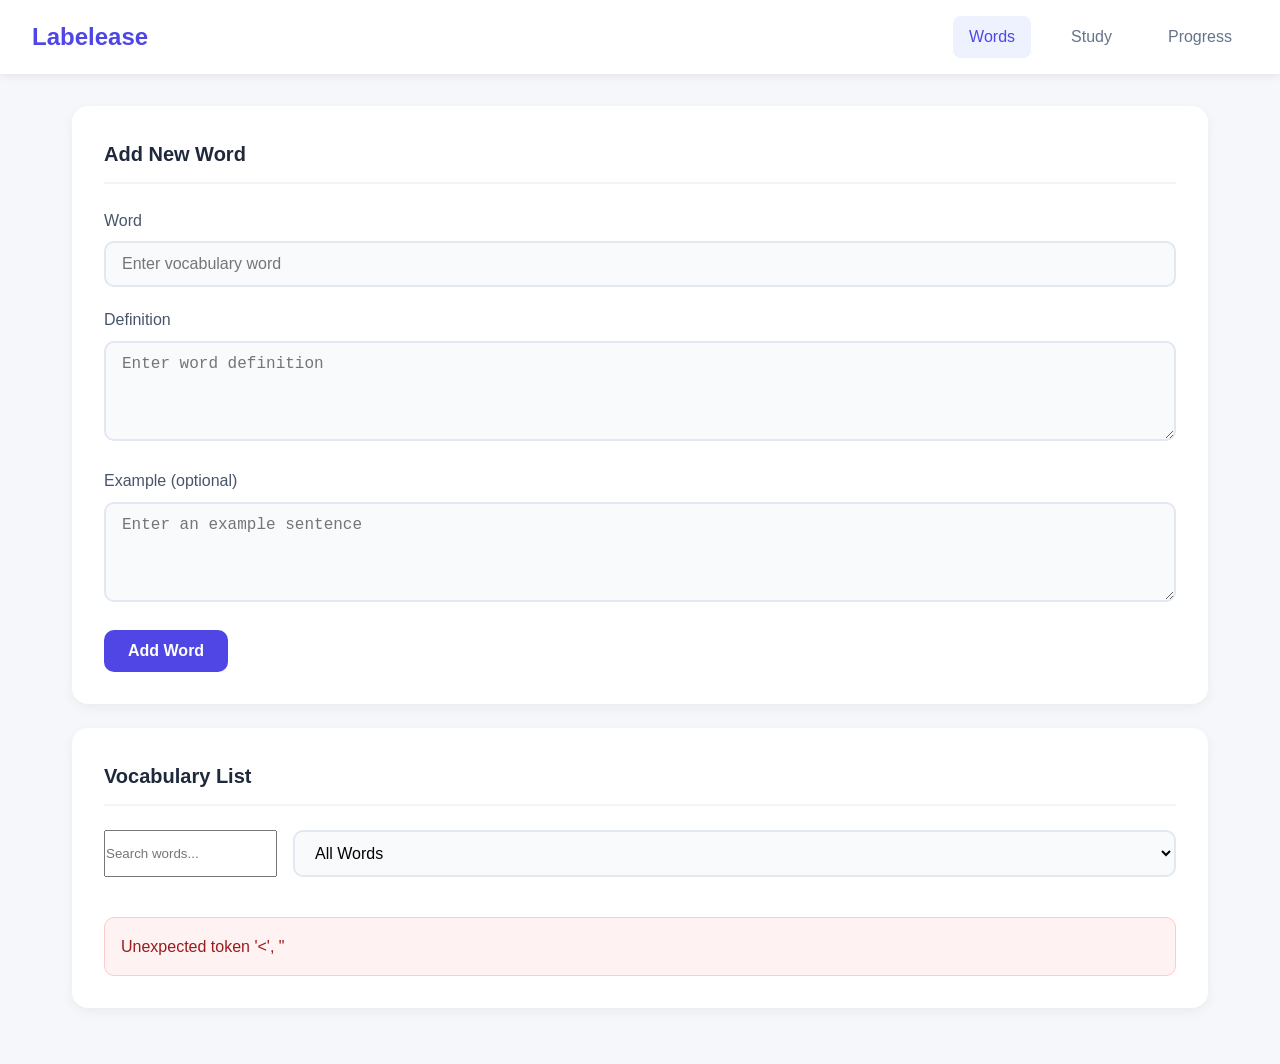
==== frontend/index.html @ e09bed9a "init: 原始项目初始化" ====
<!DOCTYPE html>
<html lang="en">
<head>
    <meta charset="UTF-8">
    <meta name="viewport" content="width=device-width, initial-scale=1.0">
    <title>Labelease - Vocabulary Memorization</title>
    <link rel="stylesheet" href="css/style.css">
</head>
<body>
    <nav class="navbar">
        <div class="nav-brand">Labelease</div>
        <div class="nav-links">
            <a href="index.html" class="nav-link active">Words</a>
            <a href="study.html" class="nav-link">Study</a>
            <a href="progress.html" class="nav-link">Progress</a>
        </div>
    </nav>

    <main class="container">
        <section class="card">
            <h2>Add New Word</h2>
            <form id="addWordForm" class="word-form">
                <div class="form-group">
                    <label for="word">Word</label>
                    <input type="text" id="word" placeholder="Enter vocabulary word" required>
                </div>
                <div class="form-group">
                    <label for="definition">Definition</label>
                    <textarea id="definition" placeholder="Enter word definition" required></textarea>
                </div>
                <div class="form-group">
                    <label for="example">Example (optional)</label>
                    <textarea id="example" placeholder="Enter an example sentence"></textarea>
                </div>
                <button type="submit" class="btn btn-primary">Add Word</button>
            </form>
            <div id="formMessage" class="message"></div>
        </section>

        <section class="card">
            <h2>Vocabulary List</h2>
            <div class="filter-bar">
                <input type="text" id="searchInput" placeholder="Search words..." class="search-input">
                <select id="filterSelect" class="filter-select">
                    <option value="all">All Words</option>
                    <option value="mastered">Mastered</option>
                    <option value="unmastered">Not Mastered</option>
                </select>
            </div>
            <div id="wordList" class="word-list">
                <div class="loading">Loading words...</div>
            </div>
        </section>
    </main>

    <script src="js/app.js"></script>
</body>
</html>
---- frontend/css/style.css ----
* {
    margin: 0;
    padding: 0;
    box-sizing: border-box;
}

body {
    font-family: -apple-system, BlinkMacSystemFont, 'Segoe UI', Roboto, Oxygen, Ubuntu, sans-serif;
    background-color: #f5f7fa;
    color: #333;
    line-height: 1.6;
    min-height: 100vh;
}

.navbar {
    background: white;
    padding: 1rem 2rem;
    box-shadow: 0 2px 8px rgba(0, 0, 0, 0.08);
    display: flex;
    justify-content: space-between;
    align-items: center;
    position: sticky;
    top: 0;
    z-index: 100;
}

.nav-brand {
    font-size: 1.5rem;
    font-weight: 700;
    color: #4f46e5;
}

.nav-links {
    display: flex;
    gap: 1.5rem;
}

.nav-link {
    text-decoration: none;
    color: #64748b;
    font-weight: 500;
    padding: 0.5rem 1rem;
    border-radius: 8px;
    transition: all 0.2s ease;
}

.nav-link:hover {
    color: #4f46e5;
    background: #eef2ff;
}

.nav-link.active {
    color: #4f46e5;
    background: #eef2ff;
}

.container {
    max-width: 1200px;
    margin: 0 auto;
    padding: 2rem;
}

.card {
    background: white;
    border-radius: 16px;
    padding: 2rem;
    margin-bottom: 1.5rem;
    box-shadow: 0 4px 12px rgba(0, 0, 0, 0.05);
}

.card h2 {
    font-size: 1.25rem;
    color: #1e293b;
    margin-bottom: 1.5rem;
    padding-bottom: 0.75rem;
    border-bottom: 2px solid #f1f5f9;
}

.form-group {
    margin-bottom: 1.25rem;
}

.form-group label {
    display: block;
    font-weight: 500;
    color: #475569;
    margin-bottom: 0.5rem;
}

.form-group input,
.form-group textarea,
.filter-select {
    width: 100%;
    padding: 0.75rem 1rem;
    border: 2px solid #e2e8f0;
    border-radius: 10px;
    font-size: 1rem;
    transition: all 0.2s ease;
    background: #f8fafc;
}

.form-group input:focus,
.form-group textarea:focus,
.filter-select:focus {
    outline: none;
    border-color: #4f46e5;
    background: white;
    box-shadow: 0 0 0 4px rgba(79, 70, 229, 0.1);
}

.form-group textarea {
    min-height: 100px;
    resize: vertical;
}

.btn {
    display: inline-flex;
    align-items: center;
    justify-content: center;
    padding: 0.75rem 1.5rem;
    border: none;
    border-radius: 10px;
    font-size: 1rem;
    font-weight: 600;
    cursor: pointer;
    transition: all 0.2s ease;
    gap: 0.5rem;
}

.btn:hover {
    transform: translateY(-2px);
}

.btn:active {
    transform: translateY(0);
}

.btn-primary {
    background: #4f46e5;
    color: white;
}

.btn-primary:hover {
    background: #4338ca;
    box-shadow: 0 4px 12px rgba(79, 70, 229, 0.3);
}

.btn-secondary {
    background: #e2e8f0;
    color: #475569;
}

.btn-secondary:hover {
    background: #cbd5e1;
}

.btn-success {
    background: #10b981;
    color: white;
}

.btn-success:hover {
    background: #059669;
    box-shadow: 0 4px 12px rgba(16, 185, 129, 0.3);
}

.btn-danger {
    background: #ef4444;
    color: white;
}

.btn-danger:hover {
    background: #dc2626;
    box-shadow: 0 4px 12px rgba(239, 68, 68, 0.3);
}

.btn-sm {
    padding: 0.5rem 1rem;
    font-size: 0.875rem;
}

.message {
    margin-top: 1rem;
    padding: 1rem;
    border-radius: 10px;
    display: none;
}

.message.show {
    display: block;
    animation: slideIn 0.3s ease;
}

.message.success {
    background: #ecfdf5;
    color: #065f46;
    border: 1px solid #a7f3d0;
}

.message.error {
    background: #fef2f2;
    color: #991b1b;
    border: 1px solid #fecaca;
}

@keyframes slideIn {
    from {
        opacity: 0;
        transform: translateY(-10px);
    }
    to {
        opacity: 1;
        transform: translateY(0);
    }
}

.filter-bar {
    display: flex;
    gap: 1rem;
    margin-bottom: 1.5rem;
}

.search-input {
    flex: 1;
}

.word-list {
    display: flex;
    flex-direction: column;
    gap: 1rem;
}

.word-item {
    display: flex;
    justify-content: space-between;
    align-items: flex-start;
    padding: 1.25rem;
    background: #f8fafc;
    border-radius: 12px;
    border: 1px solid #e2e8f0;
    transition: all 0.2s ease;
}

.word-item:hover {
    border-color: #cbd5e1;
    box-shadow: 0 2px 8px rgba(0, 0, 0, 0.04);
}

.word-item.mastered {
    background: #ecfdf5;
    border-color: #a7f3d0;
}

.word-content {
    flex: 1;
}

.word-text {
    font-size: 1.125rem;
    font-weight: 600;
    color: #1e293b;
    margin-bottom: 0.5rem;
}

.word-definition {
    color: #64748b;
    margin-bottom: 0.5rem;
}

.word-example {
    color: #94a3b8;
    font-style: italic;
    font-size: 0.875rem;
}

.word-actions {
    display: flex;
    gap: 0.5rem;
    align-items: center;
}

.mastery-badge {
    padding: 0.25rem 0.75rem;
    border-radius: 20px;
    font-size: 0.75rem;
    font-weight: 600;
}

.mastery-badge.unmastered {
    background: #fef3c7;
    color: #92400e;
}

.mastery-badge.mastered {
    background: #d1fae5;
    color: #065f46;
}

.loading {
    text-align: center;
    padding: 3rem;
    color: #94a3b8;
}

.hidden {
    display: none !important;
}

/* Study Page Styles */
.study-card {
    text-align: center;
}

.study-setup {
    max-width: 400px;
    margin: 0 auto 2rem;
}

.study-area {
    max-width: 600px;
    margin: 0 auto;
}

.flashcard-container {
    perspective: 1000px;
    margin-bottom: 2rem;
}

.flashcard {
    background: linear-gradient(145deg, #ffffff, #f8fafc);
    border-radius: 20px;
    padding: 3rem 2rem;
    min-height: 300px;
    display: flex;
    flex-direction: column;
    align-items: center;
    justify-content: center;
    box-shadow: 0 10px 40px rgba(0, 0, 0, 0.08);
    border: 1px solid #e2e8f0;
    transition: transform 0.3s ease;
}

.flashcard:hover {
    transform: translateY(-4px);
}

.card-label {
    display: inline-block;
    padding: 0.25rem 0.75rem;
    background: #eef2ff;
    color: #4f46e5;
    border-radius: 20px;
    font-size: 0.75rem;
    font-weight: 600;
    text-transform: uppercase;
    letter-spacing: 0.5px;
    margin-bottom: 1rem;
}

.flashcard h3 {
    font-size: 2.5rem;
    color: #1e293b;
    margin-bottom: 1.5rem;
}

.flashcard-back {
    display: none;
}

.flashcard-back.show {
    display: block;
    animation: fadeIn 0.3s ease;
}

.flashcard-back p {
    font-size: 1.25rem;
    color: #475569;
    margin-bottom: 0.75rem;
}

.example-text {
    color: #94a3b8 !important;
    font-style: italic;
}

@keyframes fadeIn {
    from { opacity: 0; }
    to { opacity: 1; }
}

.flashcard-front.hidden {
    display: none;
}

.study-controls {
    display: flex;
    justify-content: space-between;
    align-items: center;
    padding: 1rem 0;
}

.study-progress {
    font-weight: 600;
    color: #64748b;
}

.study-buttons {
    display: flex;
    gap: 1rem;
}

.study-complete {
    padding: 3rem;
}

.score-display {
    font-size: 1.25rem;
    color: #475569;
    margin: 1.5rem 0;
}

/* Progress Page Styles */
.stats-grid {
    display: grid;
    grid-template-columns: repeat(3, 1fr);
    gap: 1.5rem;
    margin-bottom: 2rem;
}

.stat-card {
    background: linear-gradient(145deg, #f8fafc, #f1f5f9);
    padding: 1.5rem;
    border-radius: 16px;
    text-align: center;
    border: 1px solid #e2e8f0;
}

.stat-number {
    font-size: 2.5rem;
    font-weight: 700;
    color: #4f46e5;
    margin-bottom: 0.5rem;
}

.stat-label {
    color: #64748b;
    font-weight: 500;
}

.progress-section {
    background: #f8fafc;
    padding: 1.5rem;
    border-radius: 12px;
}

.progress-header {
    display: flex;
    justify-content: space-between;
    margin-bottom: 0.75rem;
    font-weight: 500;
    color: #475569;
}

.progress-bar {
    height: 12px;
    background: #e2e8f0;
    border-radius: 6px;
    overflow: hidden;
}

.progress-fill {
    height: 100%;
    background: linear-gradient(90deg, #4f46e5, #7c3aed);
    border-radius: 6px;
    transition: width 0.5s ease;
}

.achievements-list {
    display: grid;
    grid-template-columns: repeat(auto-fit, minmax(250px, 1fr));
    gap: 1rem;
}

.achievement {
    display: flex;
    align-items: center;
    gap: 1rem;
    padding: 1rem;
    background: #f8fafc;
    border-radius: 12px;
    border: 1px solid #e2e8f0;
}

.achievement-icon {
    font-size: 2rem;
}

.achievement-info {
    flex: 1;
}

.achievement-title {
    font-weight: 600;
    color: #1e293b;
}

.achievement-desc {
    font-size: 0.875rem;
    color: #94a3b8;
}

.achievement-status {
    padding: 0.25rem 0.75rem;
    border-radius: 20px;
    font-size: 0.75rem;
    font-weight: 600;
}

.achievement-status.unlocked {
    background: #d1fae5;
    color: #065f46;
}

.achievement-status.locked {
    background: #f1f5f9;
    color: #94a3b8;
}

@media (max-width: 768px) {
    .container {
        padding: 1rem;
    }

    .card {
        padding: 1.5rem;
    }

    .stats-grid {
        grid-template-columns: 1fr;
    }

    .study-controls {
        flex-direction: column;
        gap: 1rem;
    }

    .nav-links {
        gap: 0.5rem;
    }

    .nav-link {
        padding: 0.5rem;
        font-size: 0.875rem;
    }
}
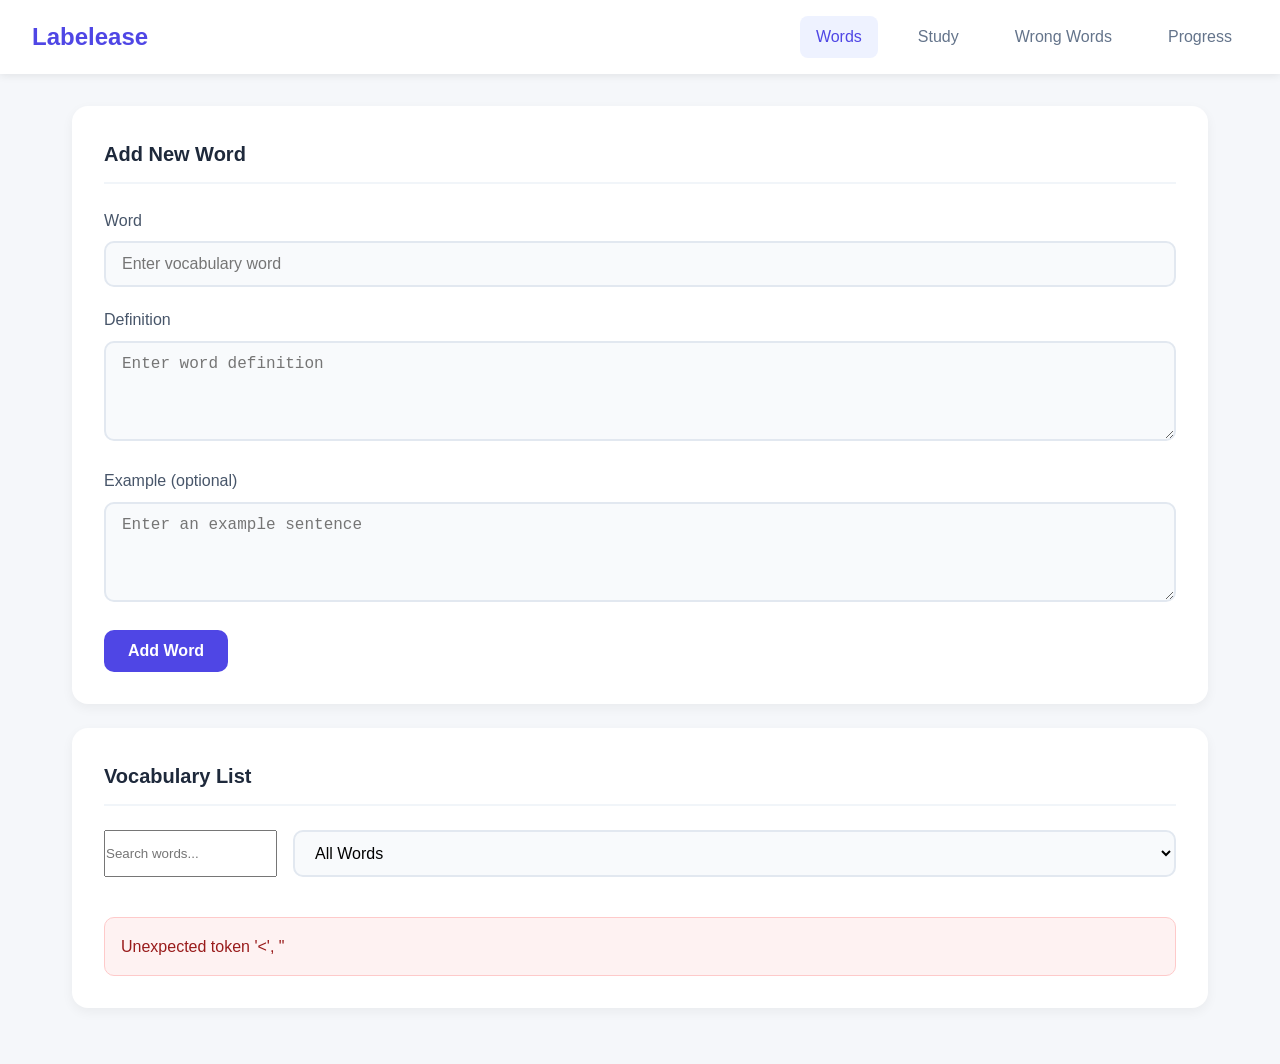
==== commit c14bfc0e: "feat: Charmander 模型实现" ====
--- a/frontend/index.html
+++ b/frontend/index.html
@@ -12,6 +12,7 @@
         <div class="nav-links">
             <a href="index.html" class="nav-link active">Words</a>
             <a href="study.html" class="nav-link">Study</a>
+            <a href="wrong.html" class="nav-link">Wrong Words</a>
             <a href="progress.html" class="nav-link">Progress</a>
         </div>
     </nav>
--- a/frontend/css/style.css
+++ b/frontend/css/style.css
@@ -553,3 +553,124 @@
         font-size: 0.875rem;
     }
 }
+
+.wrong-word-item {
+    border-left: 4px solid #ef4444;
+}
+
+.wrong-meta {
+    display: flex;
+    gap: 1rem;
+    margin-top: 0.5rem;
+    font-size: 0.8rem;
+    color: #94a3b8;
+}
+
+.wrong-count {
+    background: #fef2f2;
+    color: #dc2626;
+    padding: 0.125rem 0.5rem;
+    border-radius: 12px;
+    font-weight: 600;
+}
+
+.wrong-count-badge {
+    display: none;
+    background: #fef2f2;
+    color: #dc2626;
+    padding: 0.25rem 0.75rem;
+    border-radius: 20px;
+    font-size: 0.8rem;
+    font-weight: 600;
+    margin-bottom: 1rem;
+}
+
+.trend-chart {
+    padding: 1rem 0;
+}
+
+.trend-bars {
+    display: flex;
+    align-items: flex-end;
+    justify-content: space-around;
+    height: 200px;
+    gap: 0.5rem;
+    padding: 0 1rem;
+    border-bottom: 2px solid #e2e8f0;
+    margin-bottom: 1rem;
+}
+
+.trend-bar-container {
+    flex: 1;
+    display: flex;
+    flex-direction: column;
+    align-items: center;
+    gap: 0.5rem;
+    min-width: 0;
+}
+
+.trend-bar {
+    width: 100%;
+    max-width: 40px;
+    height: 150px;
+    background: #f1f5f9;
+    border-radius: 6px 6px 0 0;
+    display: flex;
+    flex-direction: column-reverse;
+    overflow: hidden;
+}
+
+.trend-bar-correct {
+    background: linear-gradient(180deg, #10b981, #059669);
+    transition: height 0.5s ease;
+    min-height: 0;
+}
+
+.trend-bar-wrong {
+    background: linear-gradient(180deg, #f87171, #ef4444);
+    transition: height 0.5s ease;
+    min-height: 0;
+}
+
+.trend-bar-label {
+    font-size: 0.75rem;
+    color: #64748b;
+    font-weight: 500;
+}
+
+.trend-bar-value {
+    font-size: 0.75rem;
+    color: #4f46e5;
+    font-weight: 700;
+}
+
+.trend-legend {
+    display: flex;
+    justify-content: center;
+    gap: 1.5rem;
+    font-size: 0.875rem;
+    color: #64748b;
+}
+
+.legend-correct, .legend-wrong {
+    display: inline-block;
+    width: 16px;
+    height: 16px;
+    border-radius: 4px;
+    margin-right: 0.5rem;
+    vertical-align: middle;
+}
+
+.legend-correct {
+    background: linear-gradient(180deg, #10b981, #059669);
+}
+
+.legend-wrong {
+    background: linear-gradient(180deg, #f87171, #ef4444);
+}
+
+button:disabled {
+    opacity: 0.6;
+    cursor: not-allowed;
+    transform: none !important;
+}
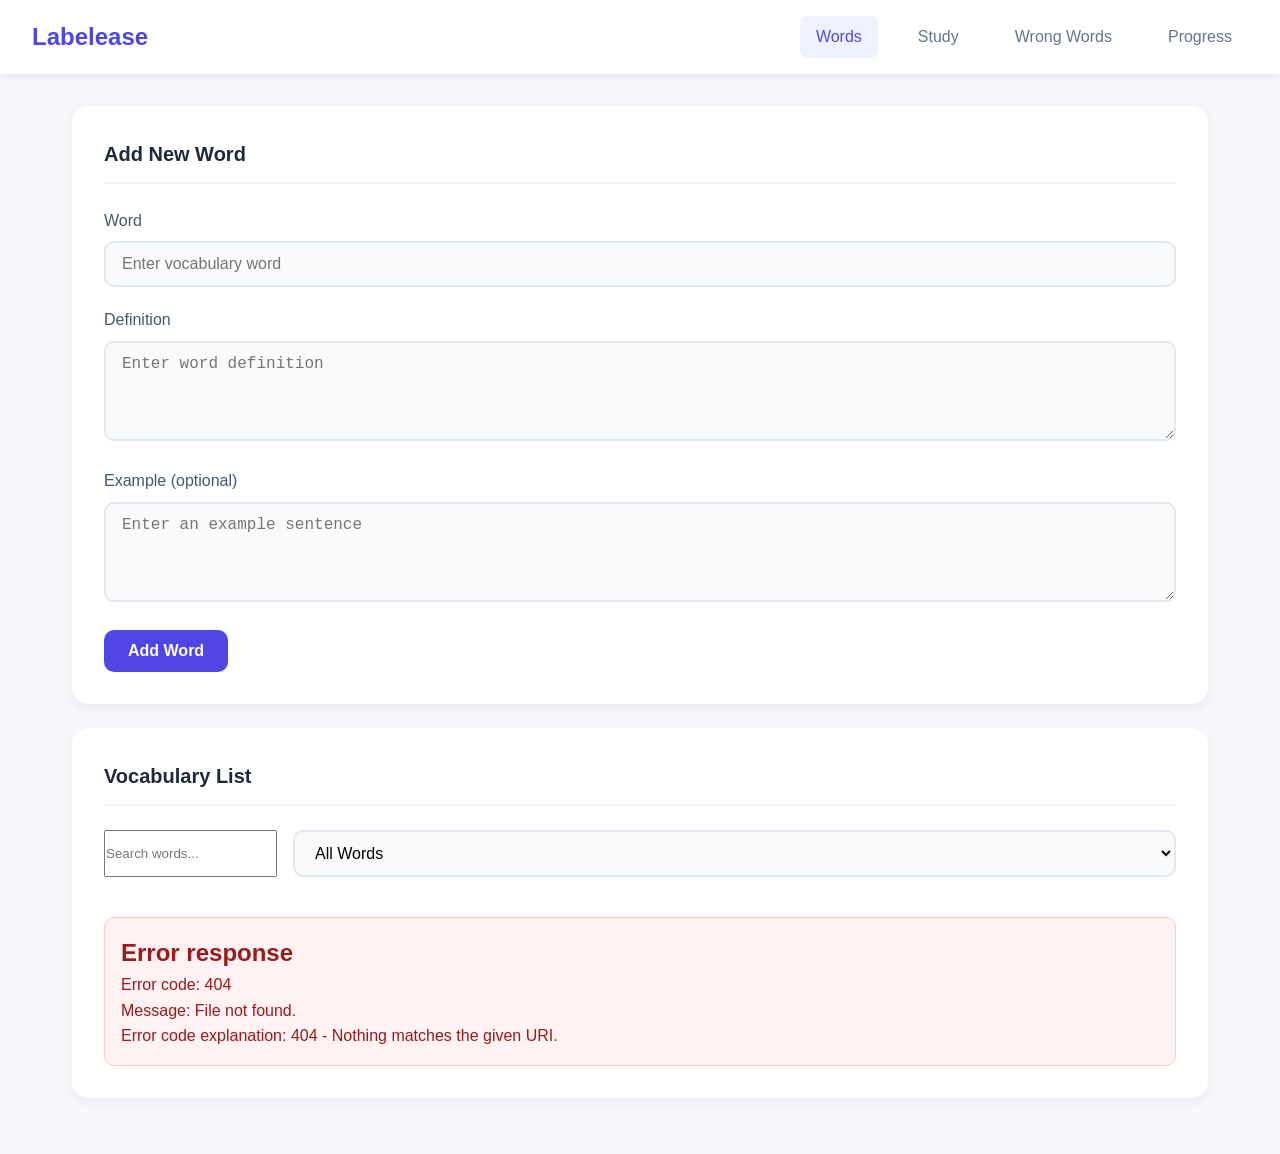
==== commit 23d0326a: "feat: Squirtle 模型实现" ====
--- a/frontend/index.html
+++ b/frontend/index.html
@@ -12,7 +12,7 @@
         <div class="nav-links">
             <a href="index.html" class="nav-link active">Words</a>
             <a href="study.html" class="nav-link">Study</a>
-            <a href="wrong.html" class="nav-link">Wrong Words</a>
+            <a href="wrong-words.html" class="nav-link">Wrong Words</a>
             <a href="progress.html" class="nav-link">Progress</a>
         </div>
     </nav>
@@ -23,7 +23,7 @@
             <form id="addWordForm" class="word-form">
                 <div class="form-group">
                     <label for="word">Word</label>
-                    <input type="text" id="word" placeholder="Enter vocabulary word" required>
+                    <input type="text" id="word" placeholder="Enter vocabulary word" maxlength="255" required>
                 </div>
                 <div class="form-group">
                     <label for="definition">Definition</label>
--- a/frontend/css/style.css
+++ b/frontend/css/style.css
@@ -526,6 +526,142 @@
     color: #94a3b8;
 }
 
+.btn:disabled {
+    opacity: 0.6;
+    cursor: not-allowed;
+    transform: none;
+}
+
+.section-desc {
+    color: #64748b;
+    margin-bottom: 1.25rem;
+    font-size: 0.95rem;
+}
+
+.wrong-words-actions {
+    margin-bottom: 1.25rem;
+}
+
+.wrong-word-meta {
+    display: flex;
+    flex-wrap: wrap;
+    gap: 0.5rem;
+    margin-top: 0.5rem;
+}
+
+.meta-tag {
+    display: inline-block;
+    padding: 0.2rem 0.6rem;
+    background: #eef2ff;
+    color: #4f46e5;
+    border-radius: 6px;
+    font-size: 0.75rem;
+    font-weight: 500;
+}
+
+.stats-grid-4 {
+    grid-template-columns: repeat(4, 1fr);
+}
+
+.trend-chart {
+    min-height: 200px;
+}
+
+.trend-bars {
+    display: flex;
+    align-items: flex-end;
+    justify-content: space-around;
+    gap: 0.5rem;
+    height: 220px;
+    padding: 1rem 0;
+    border-bottom: 2px solid #e2e8f0;
+}
+
+.trend-col {
+    display: flex;
+    flex-direction: column;
+    align-items: center;
+    flex: 1;
+    height: 100%;
+    max-width: 80px;
+}
+
+.trend-count {
+    font-size: 0.8rem;
+    font-weight: 600;
+    color: #475569;
+    margin-bottom: 0.25rem;
+    min-height: 1.2rem;
+}
+
+.trend-bar-wrap {
+    flex: 1;
+    width: 100%;
+    display: flex;
+    align-items: flex-end;
+    justify-content: center;
+}
+
+.trend-bar {
+    width: 60%;
+    min-width: 24px;
+    max-width: 40px;
+    border-radius: 6px 6px 0 0;
+    background: #e2e8f0;
+    display: flex;
+    flex-direction: column-reverse;
+    overflow: hidden;
+    transition: height 0.4s ease;
+}
+
+.trend-bar-correct {
+    background: linear-gradient(180deg, #10b981, #059669);
+    width: 100%;
+    min-height: 0;
+}
+
+.trend-bar-incorrect {
+    background: linear-gradient(180deg, #f87171, #ef4444);
+    width: 100%;
+    min-height: 0;
+}
+
+.trend-label {
+    margin-top: 0.5rem;
+    font-size: 0.75rem;
+    color: #94a3b8;
+    font-weight: 500;
+}
+
+.trend-legend {
+    display: flex;
+    justify-content: center;
+    gap: 1.5rem;
+    margin-top: 1rem;
+}
+
+.legend-item {
+    display: flex;
+    align-items: center;
+    gap: 0.4rem;
+    font-size: 0.8rem;
+    color: #64748b;
+}
+
+.legend-dot {
+    width: 12px;
+    height: 12px;
+    border-radius: 3px;
+}
+
+.legend-correct {
+    background: #10b981;
+}
+
+.legend-incorrect {
+    background: #ef4444;
+}
+
 @media (max-width: 768px) {
     .container {
         padding: 1rem;
@@ -539,6 +675,10 @@
         grid-template-columns: 1fr;
     }
 
+    .stats-grid-4 {
+        grid-template-columns: repeat(2, 1fr);
+    }
+
     .study-controls {
         flex-direction: column;
         gap: 1rem;
@@ -553,124 +693,3 @@
         font-size: 0.875rem;
     }
 }
-
-.wrong-word-item {
-    border-left: 4px solid #ef4444;
-}
-
-.wrong-meta {
-    display: flex;
-    gap: 1rem;
-    margin-top: 0.5rem;
-    font-size: 0.8rem;
-    color: #94a3b8;
-}
-
-.wrong-count {
-    background: #fef2f2;
-    color: #dc2626;
-    padding: 0.125rem 0.5rem;
-    border-radius: 12px;
-    font-weight: 600;
-}
-
-.wrong-count-badge {
-    display: none;
-    background: #fef2f2;
-    color: #dc2626;
-    padding: 0.25rem 0.75rem;
-    border-radius: 20px;
-    font-size: 0.8rem;
-    font-weight: 600;
-    margin-bottom: 1rem;
-}
-
-.trend-chart {
-    padding: 1rem 0;
-}
-
-.trend-bars {
-    display: flex;
-    align-items: flex-end;
-    justify-content: space-around;
-    height: 200px;
-    gap: 0.5rem;
-    padding: 0 1rem;
-    border-bottom: 2px solid #e2e8f0;
-    margin-bottom: 1rem;
-}
-
-.trend-bar-container {
-    flex: 1;
-    display: flex;
-    flex-direction: column;
-    align-items: center;
-    gap: 0.5rem;
-    min-width: 0;
-}
-
-.trend-bar {
-    width: 100%;
-    max-width: 40px;
-    height: 150px;
-    background: #f1f5f9;
-    border-radius: 6px 6px 0 0;
-    display: flex;
-    flex-direction: column-reverse;
-    overflow: hidden;
-}
-
-.trend-bar-correct {
-    background: linear-gradient(180deg, #10b981, #059669);
-    transition: height 0.5s ease;
-    min-height: 0;
-}
-
-.trend-bar-wrong {
-    background: linear-gradient(180deg, #f87171, #ef4444);
-    transition: height 0.5s ease;
-    min-height: 0;
-}
-
-.trend-bar-label {
-    font-size: 0.75rem;
-    color: #64748b;
-    font-weight: 500;
-}
-
-.trend-bar-value {
-    font-size: 0.75rem;
-    color: #4f46e5;
-    font-weight: 700;
-}
-
-.trend-legend {
-    display: flex;
-    justify-content: center;
-    gap: 1.5rem;
-    font-size: 0.875rem;
-    color: #64748b;
-}
-
-.legend-correct, .legend-wrong {
-    display: inline-block;
-    width: 16px;
-    height: 16px;
-    border-radius: 4px;
-    margin-right: 0.5rem;
-    vertical-align: middle;
-}
-
-.legend-correct {
-    background: linear-gradient(180deg, #10b981, #059669);
-}
-
-.legend-wrong {
-    background: linear-gradient(180deg, #f87171, #ef4444);
-}
-
-button:disabled {
-    opacity: 0.6;
-    cursor: not-allowed;
-    transform: none !important;
-}
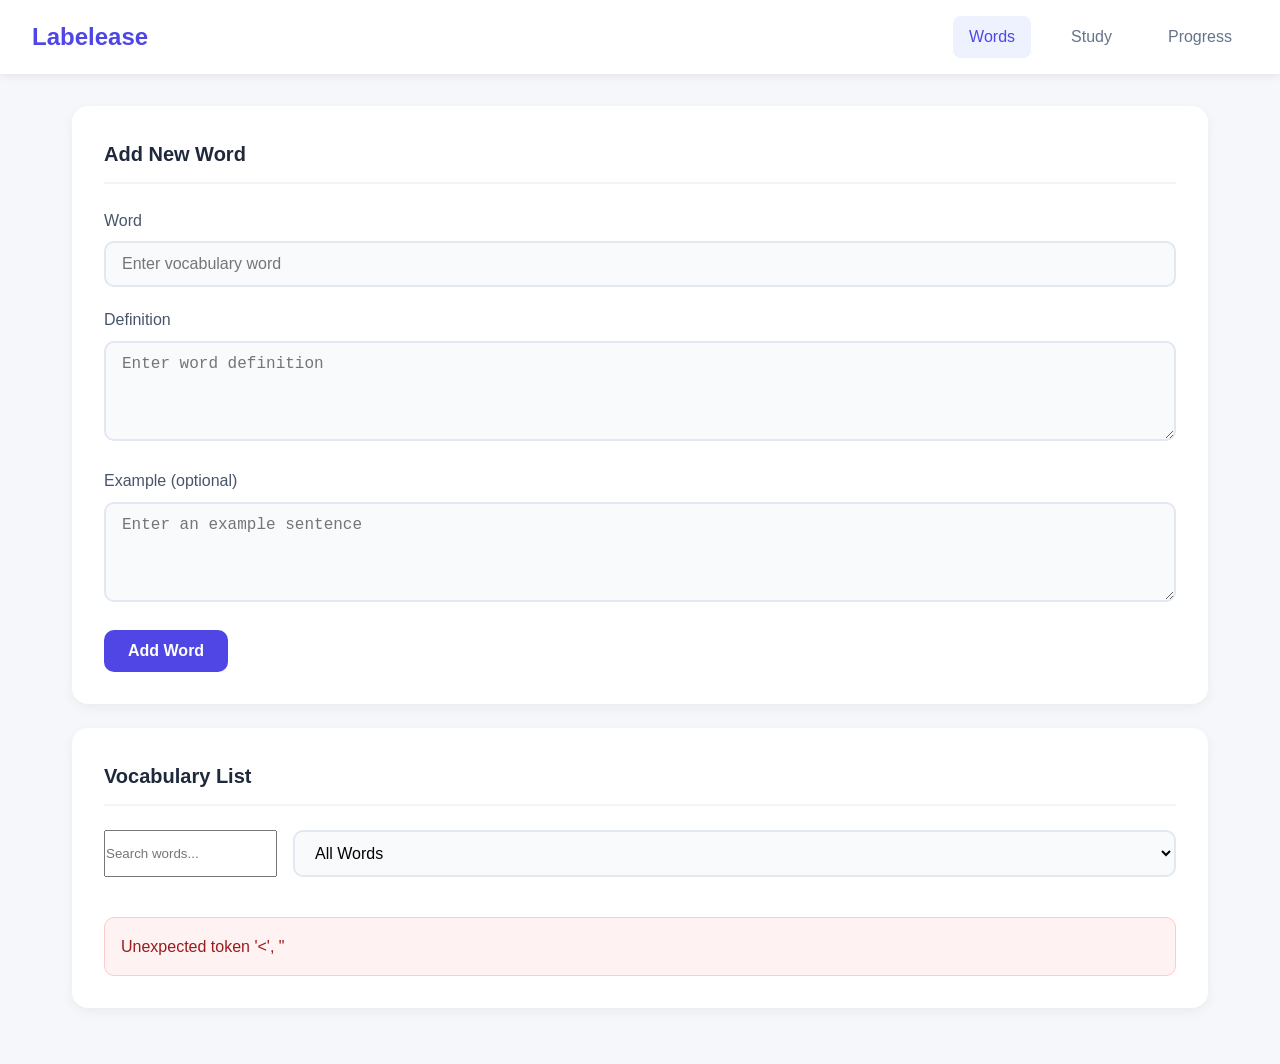
==== commit b275321e: "init: 原始项目初始化" ====
--- a/frontend/index.html
+++ b/frontend/index.html
@@ -12,7 +12,6 @@
         <div class="nav-links">
             <a href="index.html" class="nav-link active">Words</a>
             <a href="study.html" class="nav-link">Study</a>
-            <a href="wrong-words.html" class="nav-link">Wrong Words</a>
             <a href="progress.html" class="nav-link">Progress</a>
         </div>
     </nav>
@@ -23,7 +22,7 @@
             <form id="addWordForm" class="word-form">
                 <div class="form-group">
                     <label for="word">Word</label>
-                    <input type="text" id="word" placeholder="Enter vocabulary word" maxlength="255" required>
+                    <input type="text" id="word" placeholder="Enter vocabulary word" required>
                 </div>
                 <div class="form-group">
                     <label for="definition">Definition</label>
--- a/frontend/css/style.css
+++ b/frontend/css/style.css
@@ -526,142 +526,6 @@
     color: #94a3b8;
 }
 
-.btn:disabled {
-    opacity: 0.6;
-    cursor: not-allowed;
-    transform: none;
-}
-
-.section-desc {
-    color: #64748b;
-    margin-bottom: 1.25rem;
-    font-size: 0.95rem;
-}
-
-.wrong-words-actions {
-    margin-bottom: 1.25rem;
-}
-
-.wrong-word-meta {
-    display: flex;
-    flex-wrap: wrap;
-    gap: 0.5rem;
-    margin-top: 0.5rem;
-}
-
-.meta-tag {
-    display: inline-block;
-    padding: 0.2rem 0.6rem;
-    background: #eef2ff;
-    color: #4f46e5;
-    border-radius: 6px;
-    font-size: 0.75rem;
-    font-weight: 500;
-}
-
-.stats-grid-4 {
-    grid-template-columns: repeat(4, 1fr);
-}
-
-.trend-chart {
-    min-height: 200px;
-}
-
-.trend-bars {
-    display: flex;
-    align-items: flex-end;
-    justify-content: space-around;
-    gap: 0.5rem;
-    height: 220px;
-    padding: 1rem 0;
-    border-bottom: 2px solid #e2e8f0;
-}
-
-.trend-col {
-    display: flex;
-    flex-direction: column;
-    align-items: center;
-    flex: 1;
-    height: 100%;
-    max-width: 80px;
-}
-
-.trend-count {
-    font-size: 0.8rem;
-    font-weight: 600;
-    color: #475569;
-    margin-bottom: 0.25rem;
-    min-height: 1.2rem;
-}
-
-.trend-bar-wrap {
-    flex: 1;
-    width: 100%;
-    display: flex;
-    align-items: flex-end;
-    justify-content: center;
-}
-
-.trend-bar {
-    width: 60%;
-    min-width: 24px;
-    max-width: 40px;
-    border-radius: 6px 6px 0 0;
-    background: #e2e8f0;
-    display: flex;
-    flex-direction: column-reverse;
-    overflow: hidden;
-    transition: height 0.4s ease;
-}
-
-.trend-bar-correct {
-    background: linear-gradient(180deg, #10b981, #059669);
-    width: 100%;
-    min-height: 0;
-}
-
-.trend-bar-incorrect {
-    background: linear-gradient(180deg, #f87171, #ef4444);
-    width: 100%;
-    min-height: 0;
-}
-
-.trend-label {
-    margin-top: 0.5rem;
-    font-size: 0.75rem;
-    color: #94a3b8;
-    font-weight: 500;
-}
-
-.trend-legend {
-    display: flex;
-    justify-content: center;
-    gap: 1.5rem;
-    margin-top: 1rem;
-}
-
-.legend-item {
-    display: flex;
-    align-items: center;
-    gap: 0.4rem;
-    font-size: 0.8rem;
-    color: #64748b;
-}
-
-.legend-dot {
-    width: 12px;
-    height: 12px;
-    border-radius: 3px;
-}
-
-.legend-correct {
-    background: #10b981;
-}
-
-.legend-incorrect {
-    background: #ef4444;
-}
-
 @media (max-width: 768px) {
     .container {
         padding: 1rem;
@@ -675,10 +539,6 @@
         grid-template-columns: 1fr;
     }
 
-    .stats-grid-4 {
-        grid-template-columns: repeat(2, 1fr);
-    }
-
     .study-controls {
         flex-direction: column;
         gap: 1rem;
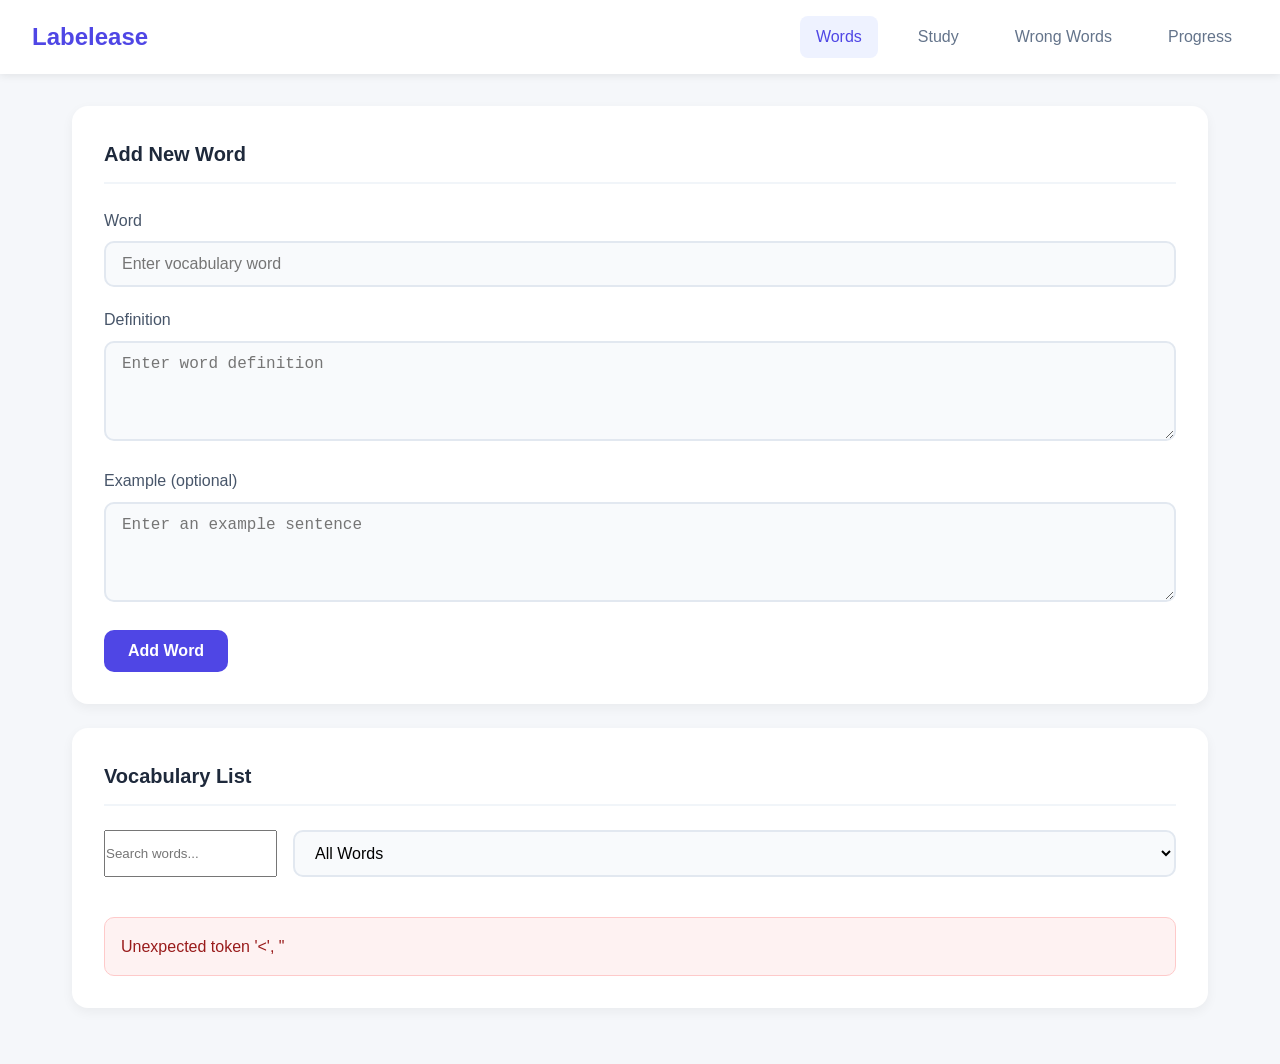
==== commit 46152eab: "feat: Charmander 模型实现" ====
--- a/frontend/index.html
+++ b/frontend/index.html
@@ -12,6 +12,7 @@
         <div class="nav-links">
             <a href="index.html" class="nav-link active">Words</a>
             <a href="study.html" class="nav-link">Study</a>
+            <a href="wrong.html" class="nav-link">Wrong Words</a>
             <a href="progress.html" class="nav-link">Progress</a>
         </div>
     </nav>
--- a/frontend/css/style.css
+++ b/frontend/css/style.css
@@ -553,3 +553,124 @@
         font-size: 0.875rem;
     }
 }
+
+.wrong-word-item {
+    border-left: 4px solid #ef4444;
+}
+
+.wrong-meta {
+    display: flex;
+    gap: 1rem;
+    margin-top: 0.5rem;
+    font-size: 0.8rem;
+    color: #94a3b8;
+}
+
+.wrong-count {
+    background: #fef2f2;
+    color: #dc2626;
+    padding: 0.125rem 0.5rem;
+    border-radius: 12px;
+    font-weight: 600;
+}
+
+.wrong-count-badge {
+    display: none;
+    background: #fef2f2;
+    color: #dc2626;
+    padding: 0.25rem 0.75rem;
+    border-radius: 20px;
+    font-size: 0.8rem;
+    font-weight: 600;
+    margin-bottom: 1rem;
+}
+
+.trend-chart {
+    padding: 1rem 0;
+}
+
+.trend-bars {
+    display: flex;
+    align-items: flex-end;
+    justify-content: space-around;
+    height: 200px;
+    gap: 0.5rem;
+    padding: 0 1rem;
+    border-bottom: 2px solid #e2e8f0;
+    margin-bottom: 1rem;
+}
+
+.trend-bar-container {
+    flex: 1;
+    display: flex;
+    flex-direction: column;
+    align-items: center;
+    gap: 0.5rem;
+    min-width: 0;
+}
+
+.trend-bar {
+    width: 100%;
+    max-width: 40px;
+    height: 150px;
+    background: #f1f5f9;
+    border-radius: 6px 6px 0 0;
+    display: flex;
+    flex-direction: column-reverse;
+    overflow: hidden;
+}
+
+.trend-bar-correct {
+    background: linear-gradient(180deg, #10b981, #059669);
+    transition: height 0.5s ease;
+    min-height: 0;
+}
+
+.trend-bar-wrong {
+    background: linear-gradient(180deg, #f87171, #ef4444);
+    transition: height 0.5s ease;
+    min-height: 0;
+}
+
+.trend-bar-label {
+    font-size: 0.75rem;
+    color: #64748b;
+    font-weight: 500;
+}
+
+.trend-bar-value {
+    font-size: 0.75rem;
+    color: #4f46e5;
+    font-weight: 700;
+}
+
+.trend-legend {
+    display: flex;
+    justify-content: center;
+    gap: 1.5rem;
+    font-size: 0.875rem;
+    color: #64748b;
+}
+
+.legend-correct, .legend-wrong {
+    display: inline-block;
+    width: 16px;
+    height: 16px;
+    border-radius: 4px;
+    margin-right: 0.5rem;
+    vertical-align: middle;
+}
+
+.legend-correct {
+    background: linear-gradient(180deg, #10b981, #059669);
+}
+
+.legend-wrong {
+    background: linear-gradient(180deg, #f87171, #ef4444);
+}
+
+button:disabled {
+    opacity: 0.6;
+    cursor: not-allowed;
+    transform: none !important;
+}
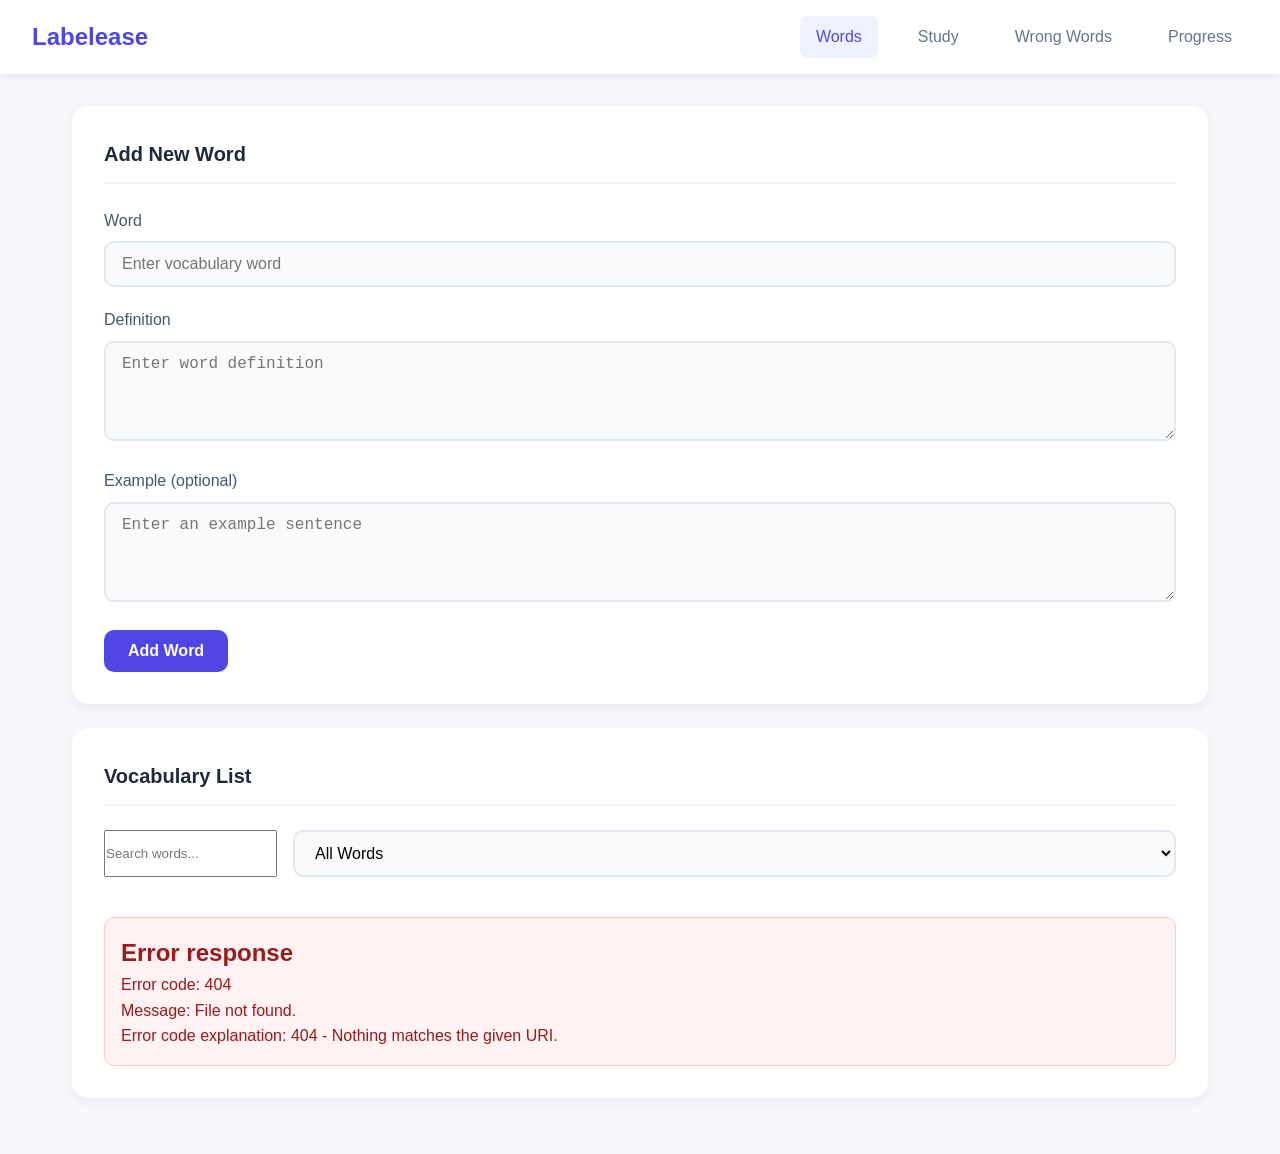
==== commit 7c77d777: "feat: Squirtle 模型实现" ====
--- a/frontend/index.html
+++ b/frontend/index.html
@@ -12,7 +12,7 @@
         <div class="nav-links">
             <a href="index.html" class="nav-link active">Words</a>
             <a href="study.html" class="nav-link">Study</a>
-            <a href="wrong.html" class="nav-link">Wrong Words</a>
+            <a href="wrong-words.html" class="nav-link">Wrong Words</a>
             <a href="progress.html" class="nav-link">Progress</a>
         </div>
     </nav>
@@ -23,7 +23,7 @@
             <form id="addWordForm" class="word-form">
                 <div class="form-group">
                     <label for="word">Word</label>
-                    <input type="text" id="word" placeholder="Enter vocabulary word" required>
+                    <input type="text" id="word" placeholder="Enter vocabulary word" maxlength="255" required>
                 </div>
                 <div class="form-group">
                     <label for="definition">Definition</label>
--- a/frontend/css/style.css
+++ b/frontend/css/style.css
@@ -526,6 +526,142 @@
     color: #94a3b8;
 }
 
+.btn:disabled {
+    opacity: 0.6;
+    cursor: not-allowed;
+    transform: none;
+}
+
+.section-desc {
+    color: #64748b;
+    margin-bottom: 1.25rem;
+    font-size: 0.95rem;
+}
+
+.wrong-words-actions {
+    margin-bottom: 1.25rem;
+}
+
+.wrong-word-meta {
+    display: flex;
+    flex-wrap: wrap;
+    gap: 0.5rem;
+    margin-top: 0.5rem;
+}
+
+.meta-tag {
+    display: inline-block;
+    padding: 0.2rem 0.6rem;
+    background: #eef2ff;
+    color: #4f46e5;
+    border-radius: 6px;
+    font-size: 0.75rem;
+    font-weight: 500;
+}
+
+.stats-grid-4 {
+    grid-template-columns: repeat(4, 1fr);
+}
+
+.trend-chart {
+    min-height: 200px;
+}
+
+.trend-bars {
+    display: flex;
+    align-items: flex-end;
+    justify-content: space-around;
+    gap: 0.5rem;
+    height: 220px;
+    padding: 1rem 0;
+    border-bottom: 2px solid #e2e8f0;
+}
+
+.trend-col {
+    display: flex;
+    flex-direction: column;
+    align-items: center;
+    flex: 1;
+    height: 100%;
+    max-width: 80px;
+}
+
+.trend-count {
+    font-size: 0.8rem;
+    font-weight: 600;
+    color: #475569;
+    margin-bottom: 0.25rem;
+    min-height: 1.2rem;
+}
+
+.trend-bar-wrap {
+    flex: 1;
+    width: 100%;
+    display: flex;
+    align-items: flex-end;
+    justify-content: center;
+}
+
+.trend-bar {
+    width: 60%;
+    min-width: 24px;
+    max-width: 40px;
+    border-radius: 6px 6px 0 0;
+    background: #e2e8f0;
+    display: flex;
+    flex-direction: column-reverse;
+    overflow: hidden;
+    transition: height 0.4s ease;
+}
+
+.trend-bar-correct {
+    background: linear-gradient(180deg, #10b981, #059669);
+    width: 100%;
+    min-height: 0;
+}
+
+.trend-bar-incorrect {
+    background: linear-gradient(180deg, #f87171, #ef4444);
+    width: 100%;
+    min-height: 0;
+}
+
+.trend-label {
+    margin-top: 0.5rem;
+    font-size: 0.75rem;
+    color: #94a3b8;
+    font-weight: 500;
+}
+
+.trend-legend {
+    display: flex;
+    justify-content: center;
+    gap: 1.5rem;
+    margin-top: 1rem;
+}
+
+.legend-item {
+    display: flex;
+    align-items: center;
+    gap: 0.4rem;
+    font-size: 0.8rem;
+    color: #64748b;
+}
+
+.legend-dot {
+    width: 12px;
+    height: 12px;
+    border-radius: 3px;
+}
+
+.legend-correct {
+    background: #10b981;
+}
+
+.legend-incorrect {
+    background: #ef4444;
+}
+
 @media (max-width: 768px) {
     .container {
         padding: 1rem;
@@ -539,6 +675,10 @@
         grid-template-columns: 1fr;
     }
 
+    .stats-grid-4 {
+        grid-template-columns: repeat(2, 1fr);
+    }
+
     .study-controls {
         flex-direction: column;
         gap: 1rem;
@@ -553,124 +693,3 @@
         font-size: 0.875rem;
     }
 }
-
-.wrong-word-item {
-    border-left: 4px solid #ef4444;
-}
-
-.wrong-meta {
-    display: flex;
-    gap: 1rem;
-    margin-top: 0.5rem;
-    font-size: 0.8rem;
-    color: #94a3b8;
-}
-
-.wrong-count {
-    background: #fef2f2;
-    color: #dc2626;
-    padding: 0.125rem 0.5rem;
-    border-radius: 12px;
-    font-weight: 600;
-}
-
-.wrong-count-badge {
-    display: none;
-    background: #fef2f2;
-    color: #dc2626;
-    padding: 0.25rem 0.75rem;
-    border-radius: 20px;
-    font-size: 0.8rem;
-    font-weight: 600;
-    margin-bottom: 1rem;
-}
-
-.trend-chart {
-    padding: 1rem 0;
-}
-
-.trend-bars {
-    display: flex;
-    align-items: flex-end;
-    justify-content: space-around;
-    height: 200px;
-    gap: 0.5rem;
-    padding: 0 1rem;
-    border-bottom: 2px solid #e2e8f0;
-    margin-bottom: 1rem;
-}
-
-.trend-bar-container {
-    flex: 1;
-    display: flex;
-    flex-direction: column;
-    align-items: center;
-    gap: 0.5rem;
-    min-width: 0;
-}
-
-.trend-bar {
-    width: 100%;
-    max-width: 40px;
-    height: 150px;
-    background: #f1f5f9;
-    border-radius: 6px 6px 0 0;
-    display: flex;
-    flex-direction: column-reverse;
-    overflow: hidden;
-}
-
-.trend-bar-correct {
-    background: linear-gradient(180deg, #10b981, #059669);
-    transition: height 0.5s ease;
-    min-height: 0;
-}
-
-.trend-bar-wrong {
-    background: linear-gradient(180deg, #f87171, #ef4444);
-    transition: height 0.5s ease;
-    min-height: 0;
-}
-
-.trend-bar-label {
-    font-size: 0.75rem;
-    color: #64748b;
-    font-weight: 500;
-}
-
-.trend-bar-value {
-    font-size: 0.75rem;
-    color: #4f46e5;
-    font-weight: 700;
-}
-
-.trend-legend {
-    display: flex;
-    justify-content: center;
-    gap: 1.5rem;
-    font-size: 0.875rem;
-    color: #64748b;
-}
-
-.legend-correct, .legend-wrong {
-    display: inline-block;
-    width: 16px;
-    height: 16px;
-    border-radius: 4px;
-    margin-right: 0.5rem;
-    vertical-align: middle;
-}
-
-.legend-correct {
-    background: linear-gradient(180deg, #10b981, #059669);
-}
-
-.legend-wrong {
-    background: linear-gradient(180deg, #f87171, #ef4444);
-}
-
-button:disabled {
-    opacity: 0.6;
-    cursor: not-allowed;
-    transform: none !important;
-}
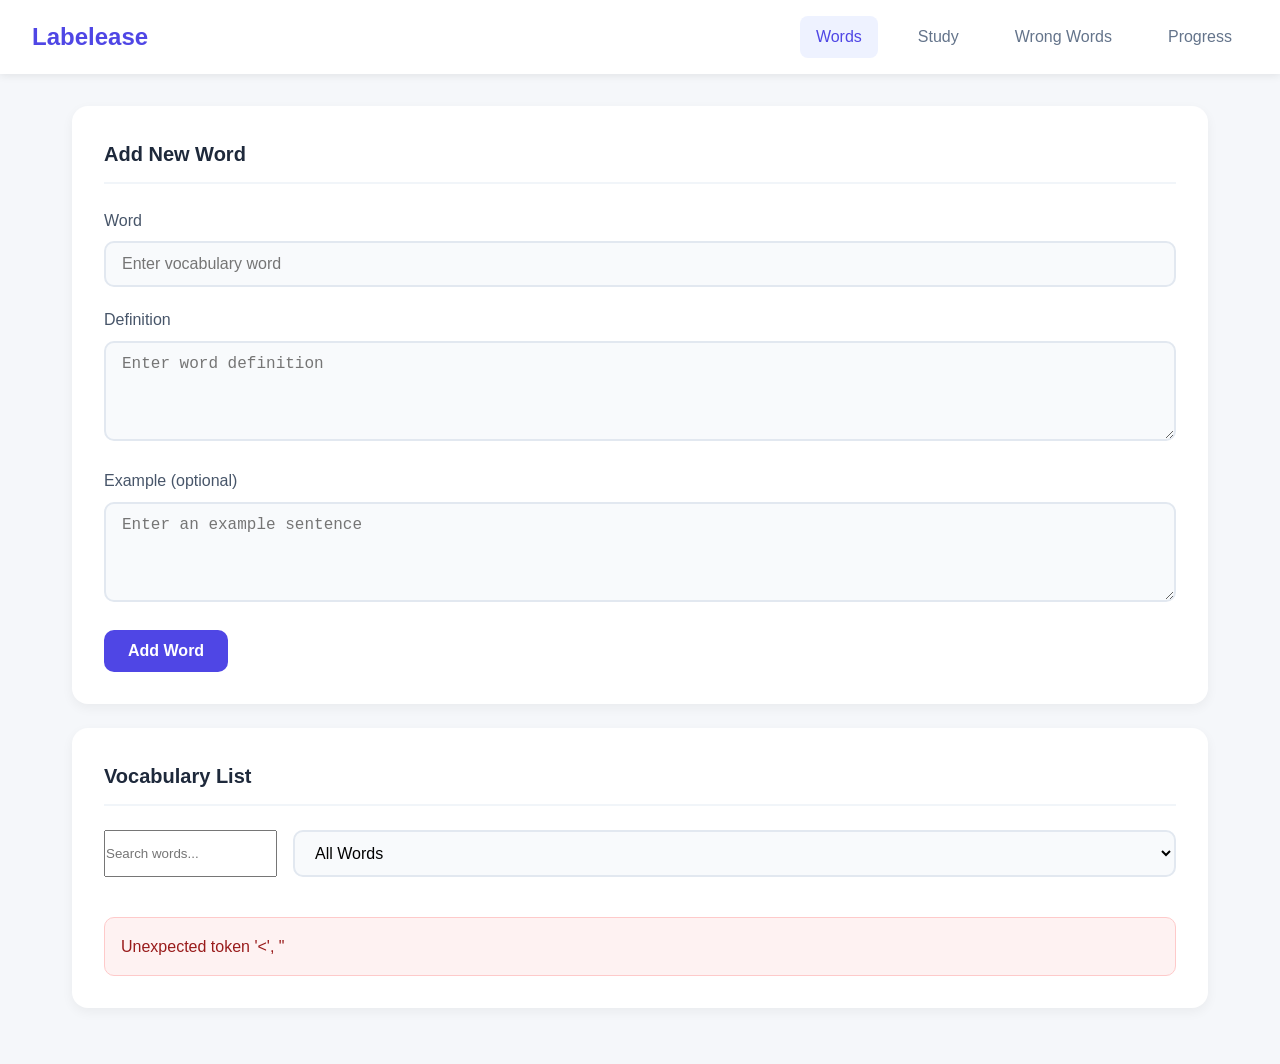
==== commit fb2bb338: "feat: Bulbasaur 模型实现" ====
--- a/frontend/index.html
+++ b/frontend/index.html
@@ -23,7 +23,7 @@
             <form id="addWordForm" class="word-form">
                 <div class="form-group">
                     <label for="word">Word</label>
-                    <input type="text" id="word" placeholder="Enter vocabulary word" maxlength="255" required>
+                    <input type="text" id="word" placeholder="Enter vocabulary word" required>
                 </div>
                 <div class="form-group">
                     <label for="definition">Definition</label>
--- a/frontend/css/style.css
+++ b/frontend/css/style.css
@@ -526,142 +526,77 @@
     color: #94a3b8;
 }
 
-.btn:disabled {
-    opacity: 0.6;
-    cursor: not-allowed;
-    transform: none;
-}
-
-.section-desc {
+/* Wrong Words Page Styles */
+.section-hint {
     color: #64748b;
+    font-size: 0.9375rem;
     margin-bottom: 1.25rem;
-    font-size: 0.95rem;
-}
-
-.wrong-words-actions {
-    margin-bottom: 1.25rem;
-}
-
-.wrong-word-meta {
-    display: flex;
-    flex-wrap: wrap;
-    gap: 0.5rem;
+}
+
+.wrong-meta {
     margin-top: 0.5rem;
-}
-
-.meta-tag {
-    display: inline-block;
-    padding: 0.2rem 0.6rem;
-    background: #eef2ff;
-    color: #4f46e5;
-    border-radius: 6px;
-    font-size: 0.75rem;
-    font-weight: 500;
-}
-
-.stats-grid-4 {
-    grid-template-columns: repeat(4, 1fr);
+    font-size: 0.8125rem;
+    font-weight: 600;
+    color: #b45309;
+}
+
+.word-example-wrap {
+    margin-bottom: 0.25rem;
+}
+
+/* Trend Chart Styles */
+.stats-grid-secondary {
+    margin-top: 0;
 }
 
 .trend-chart {
+    display: flex;
+    align-items: flex-end;
+    justify-content: space-between;
+    gap: 0.75rem;
     min-height: 200px;
-}
-
-.trend-bars {
-    display: flex;
-    align-items: flex-end;
-    justify-content: space-around;
-    gap: 0.5rem;
-    height: 220px;
-    padding: 1rem 0;
-    border-bottom: 2px solid #e2e8f0;
-}
-
-.trend-col {
+    padding: 1rem 0.5rem 0;
+}
+
+.trend-column {
+    flex: 1;
     display: flex;
     flex-direction: column;
     align-items: center;
-    flex: 1;
-    height: 100%;
-    max-width: 80px;
-}
-
-.trend-count {
-    font-size: 0.8rem;
+    gap: 0.5rem;
+}
+
+.trend-value {
+    font-size: 0.8125rem;
     font-weight: 600;
     color: #475569;
-    margin-bottom: 0.25rem;
-    min-height: 1.2rem;
-}
-
-.trend-bar-wrap {
-    flex: 1;
+}
+
+.trend-bar-track {
     width: 100%;
+    max-width: 48px;
+    height: 140px;
     display: flex;
     align-items: flex-end;
-    justify-content: center;
-}
-
-.trend-bar {
-    width: 60%;
-    min-width: 24px;
-    max-width: 40px;
-    border-radius: 6px 6px 0 0;
-    background: #e2e8f0;
-    display: flex;
-    flex-direction: column-reverse;
+    background: #f1f5f9;
+    border-radius: 8px;
     overflow: hidden;
-    transition: height 0.4s ease;
-}
-
-.trend-bar-correct {
-    background: linear-gradient(180deg, #10b981, #059669);
+}
+
+.trend-bar-fill {
     width: 100%;
-    min-height: 0;
-}
-
-.trend-bar-incorrect {
-    background: linear-gradient(180deg, #f87171, #ef4444);
-    width: 100%;
-    min-height: 0;
+    min-height: 4px;
+    background: linear-gradient(180deg, #7c3aed, #4f46e5);
+    border-radius: 8px 8px 0 0;
+    transition: height 0.5s ease;
 }
 
 .trend-label {
-    margin-top: 0.5rem;
     font-size: 0.75rem;
     color: #94a3b8;
     font-weight: 500;
 }
 
-.trend-legend {
-    display: flex;
-    justify-content: center;
-    gap: 1.5rem;
-    margin-top: 1rem;
-}
-
-.legend-item {
-    display: flex;
-    align-items: center;
-    gap: 0.4rem;
-    font-size: 0.8rem;
-    color: #64748b;
-}
-
-.legend-dot {
-    width: 12px;
-    height: 12px;
-    border-radius: 3px;
-}
-
-.legend-correct {
-    background: #10b981;
-}
-
-.legend-incorrect {
-    background: #ef4444;
-}
-
 @media (max-width: 768px) {
     .container {
         padding: 1rem;
@@ -675,10 +610,6 @@
         grid-template-columns: 1fr;
     }
 
-    .stats-grid-4 {
-        grid-template-columns: repeat(2, 1fr);
-    }
-
     .study-controls {
         flex-direction: column;
         gap: 1rem;
